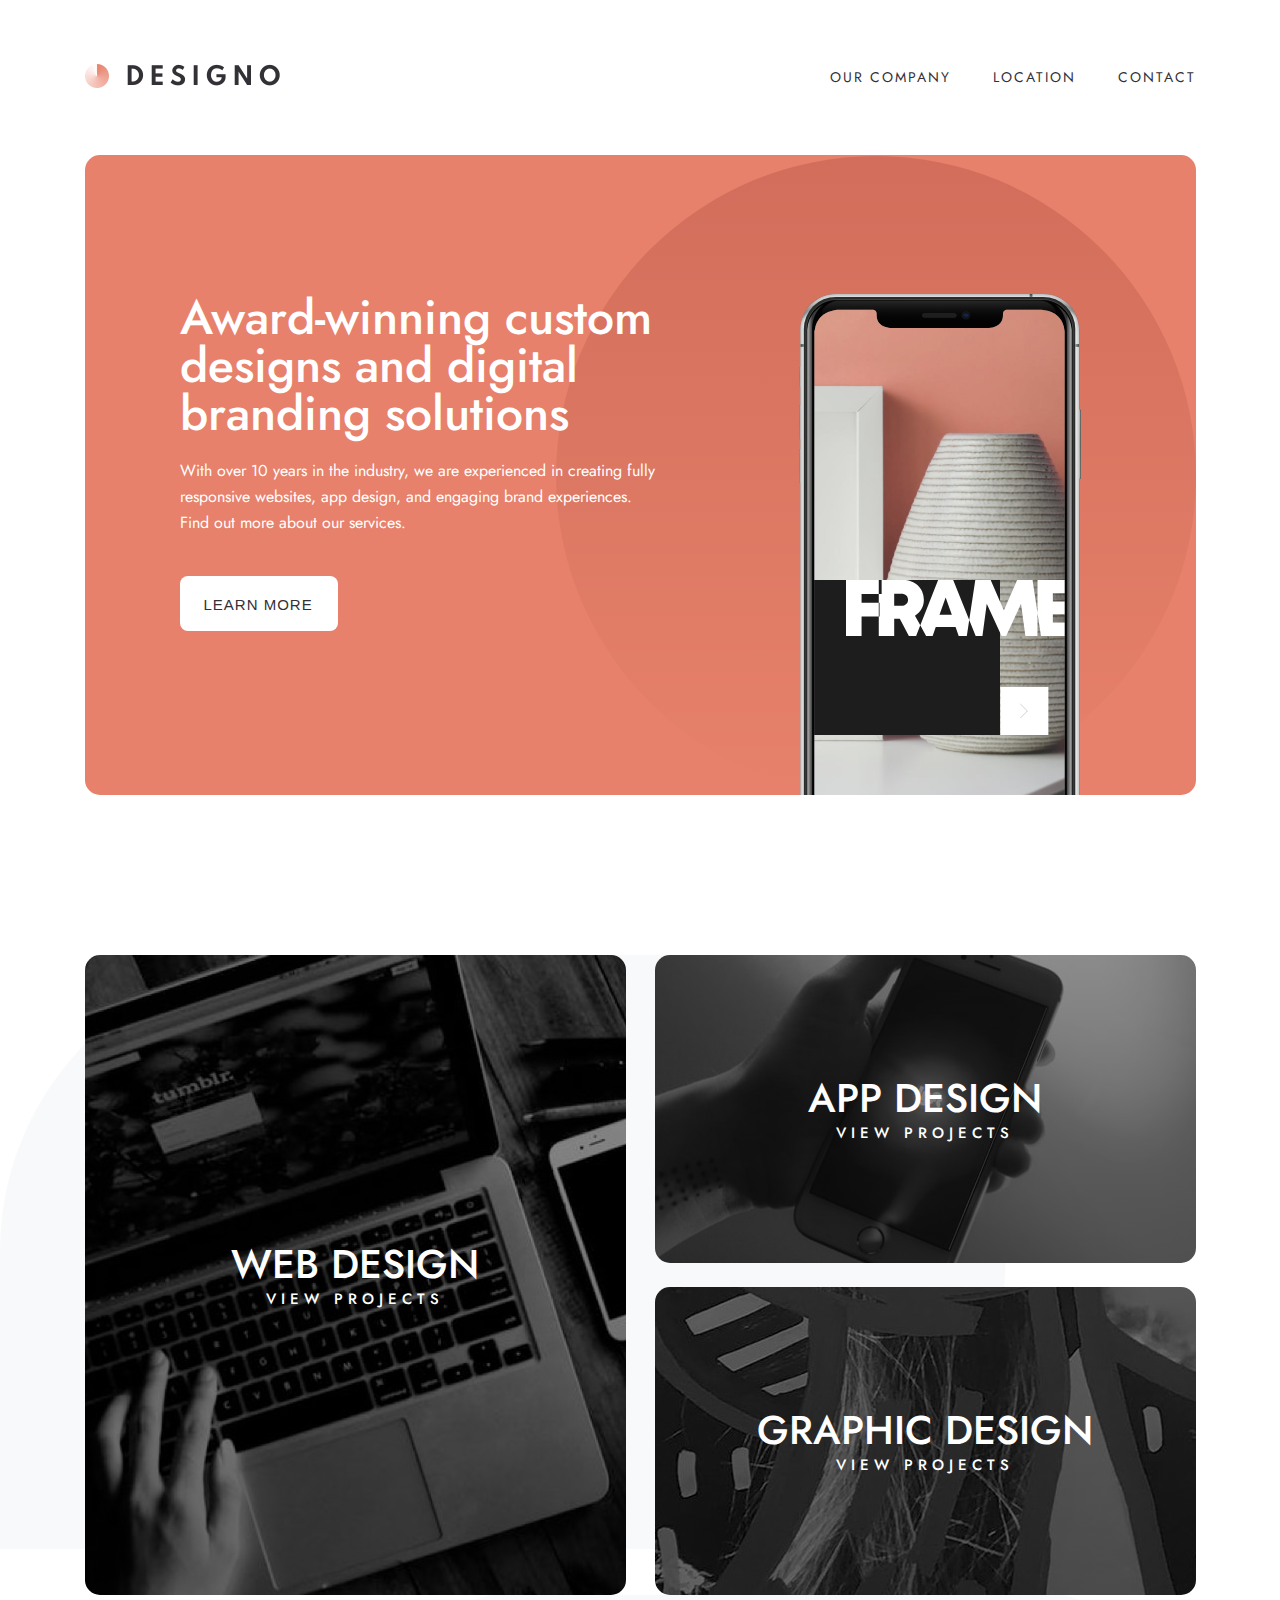
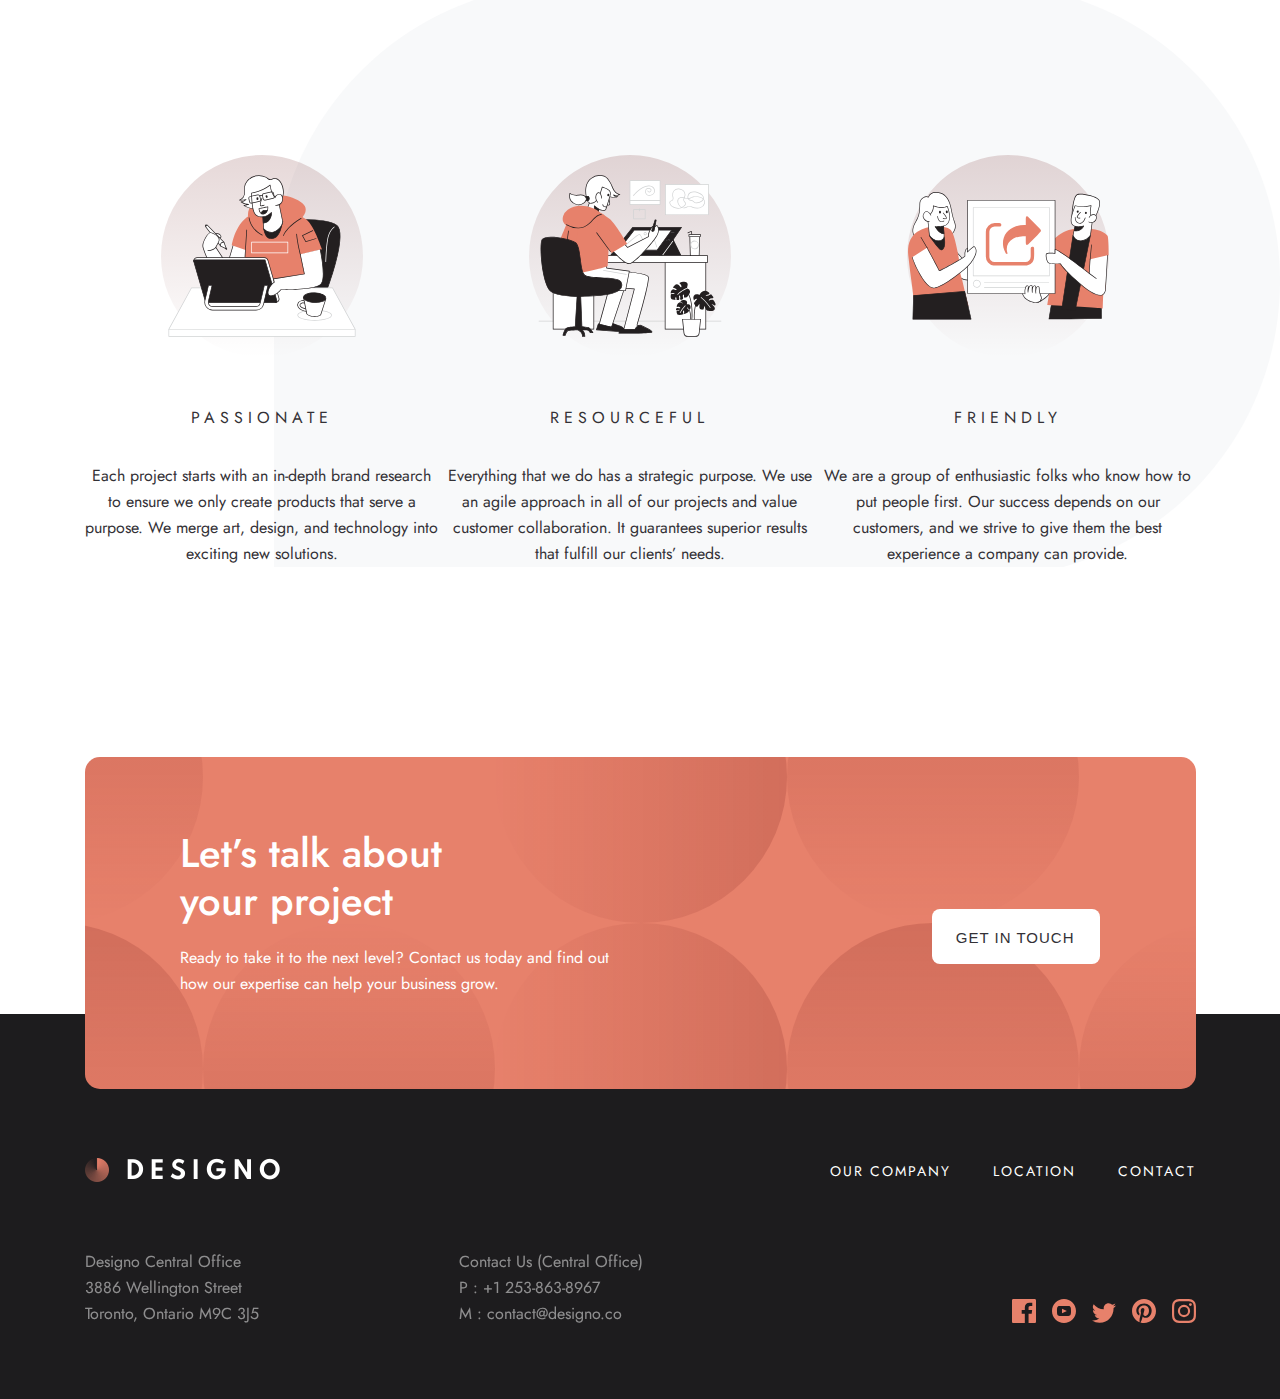
==== index.html @ eaed2ec1 "Designo-home-aboutUs-ready" ====
<!DOCTYPE html>
<html lang="en">
  <head>
    <meta charset="UTF-8" />
    <meta name="viewport" content="width=, initial-scale=1.0" />
    <title>Designo | Home</title>
    <!-- CSS -->
    <link rel="stylesheet" href="./css/home.css" />
  </head>
  <!-- favicon -->
  <link
    rel="icon"
    type="image/png"
    sizes="32x32"
    href="./images/favicon-32x32.png"
  />

  <body>
    <header>
      <nav>
        <div class="container">
          <div class="navigation">
            <img src="./images/shared/desktop/logo-dark.png" alt="Designo" />
            <ul class="menu-nav nav-bg-dark">
              <li><a href="./pages/about.html">Our company</a></li>
              <li><a href="#">Location</a></li>
              <li><a href="#">Contact</a></li>
            </ul>
          </div>
        </div>
      </nav>
      <div class="container">
        <div class="hero">
          <div class="hero-left">
            <h1>Award-winning custom designs and digital branding solutions</h1>
            <p>
              With over 10 years in the industry, we are experienced in creating
              fully responsive websites, app design, and engaging brand
              experiences. Find out more about our services.
            </p>
            <button class="btn button-on-dark">Learn more</button>
          </div>
          <img src="./images/home/desktop/image-hero-phone.svg" alt="" />
        </div>
      </div>
    </header>
    <main>
      <section class="section-1">
        <div class="container">
          <div class="design-cards">
            <div class="design-cards-left">
              <h2>web design</h2>
              <span>view projects</span>
            </div>
            <div class="design-cards-right">
              <div class="design-cards-right-up">
                <h2>app design</h2>
                <span>view projects</span>
              </div>
              <div class="design-cards-right-bottom">
                <h2>graphic design</h2>
                <span>view projects</span>
              </div>
            </div>
          </div>
        </div>
      </section>
      <section class="section-2">
        <div class="container">
          <div class="illustration">
            <div class="illustration-card">
              <img
                src="./images/home/desktop/illustration-passionate.svg"
                alt=""
              />
              <span>passionate</span>
              <p>
                Each project starts with an in-depth brand research to ensure we
                only create products that serve a purpose. We merge art, design,
                and technology into exciting new solutions.
              </p>
            </div>
            <div class="illustration-card">
              <img
                src="./images/home/desktop/illustration-resourceful.svg"
                alt=""
              />
              <span>resourceful</span>
              <p>
                Everything that we do has a strategic purpose. We use an agile
                approach in all of our projects and value customer
                collaboration. It guarantees superior results that fulfill our
                clients’ needs.
              </p>
            </div>
            <div class="illustration-card">
              <img
                src="./images/home/desktop/illustration-friendly.svg"
                alt=""
              />
              <span>friendly</span>
              <p>
                We are a group of enthusiastic folks who know how to put people
                first. Our success depends on our customers, and we strive to
                give them the best experience a company can provide.
              </p>
            </div>
          </div>
        </div>
      </section>
      <section class="section-3">
        <div class="container">
          <div class="lets-talk-main">
            <div class="lets-talk-left">
              <h2>Let’s talk about your project</h2>
              <p>
                Ready to take it to the next level? Contact us today and find
                out how our expertise can help your business grow.
              </p>
            </div>
            <button class="btn button-on-dark">get in touch</button>
          </div>
        </div>
      </section>
      <br />
      <br /><br />
    </main>
    <footer>
      <div class="container">
        <div class="footer-main">
          <div class="navigation">
            <img src="./images/shared/desktop/logo-light.png" alt="Designo" />
            <ul class="menu-nav">
              <li><a href="./about.html">Our company</a></li>
              <li><a href="#">Location</a></li>
              <li><a href="#">Contact</a></li>
            </ul>
          </div>
          <div class="footer-main-bottom">
            <div class="address">
              <div class="designo-office">
                <p>
                  Designo Central Office <br />
                  3886 Wellington Street <br />
                  Toronto, Ontario M9C 3J5
                </p>
              </div>
              <div class="central-office">
                <p>
                  Contact Us (Central Office) <br />
                  P : +1 253-863-8967 <br />
                  M : contact@designo.co
                </p>
              </div>
            </div>
            <div class="social-media-icons">
              <a href="#"
                ><img src="./images/shared/desktop/icon-facebook.svg" alt=""
              /></a>
              <a href="#"
                ><img src="./images/shared/desktop/icon-youtube.svg" alt=""
              /></a>
              <a href="#"
                ><img src="./images/shared/desktop/icon-twitter.svg" alt=""
              /></a>
              <a href="#"
                ><img src="./images/shared/desktop/icon-pinterest.svg" alt=""
              /></a>
              <a href="#"
                ><img src="./images/shared/desktop/icon-instagram.svg" alt=""
              /></a>
            </div>
          </div>
        </div>
      </div>
    </footer>
  </body>
</html>
---- css/home.css ----
@import "./global.css";
@import "./nav.css";
@import "./footer.css";
.hero {
  background-color: var(--peach-color);
  border-radius: 15px;
  display: flex;
  justify-content: space-between;
  padding: 13.9rem 11.5rem 0 9.5rem;
  background-image: url(../images/home/desktop/bg-pattern-hero-home.svg);
  background-repeat: no-repeat;
  background-position: right;
}

.hero-left {
  width: 475px;
}

.hero-left h1 {
  font-size: var(--h1-fs);
  line-height: var(--h1-lh);
  font-weight: 500;
}

.hero-left p {
  font-size: var(--p-fs);
  line-height: var(--p-lh);
  padding-top: 2rem;
  padding-bottom: 4rem;
}

.design-cards {
  display: flex;
  justify-content: space-between;
  margin-top: 16rem;
}

.design-cards-left {
  background-image: linear-gradient(rgba(0, 0, 0, 0.4), rgba(0, 0, 0, 0.6)),
    url(../images/home/desktop/image-web-design-large.jpg);
  width: 541px;
  height: 640px;
  background-position: center;
  background-size: cover;
  text-transform: uppercase;
  text-align: center;
  display: flex;
  flex-direction: column;
  justify-content: center;
  border-radius: 1.5rem;
}

.design-cards h2 {
  font-size: var(--h2-fs);
  line-height: var(--h2-lh);
  font-weight: 500;
}

.design-cards span {
  font-size: 1.5rem;
  letter-spacing: 5px;
  font-weight: 500;
}

.design-cards-right {
  display: flex;
  flex-direction: column;
  justify-content: space-between;
  text-transform: uppercase;
}

.design-cards-right-up {
  background-image: linear-gradient(rgba(0, 0, 0, 0.4), rgba(0, 0, 0, 0.6)),
    url(../images/home/desktop/image-app-design.jpg);
  width: 541px;
  height: 308px;
  display: flex;
  flex-direction: column;
  justify-content: center;
  align-items: center;
  border-radius: 1.5rem;
}

.design-cards-right-bottom {
  background-image: linear-gradient(rgba(0, 0, 0, 0.5), rgba(0, 0, 0, 0.6)),
    url(../images/home/desktop/image-graphic-design.jpg);
  width: 541px;
  height: 308px;
  display: flex;
  flex-direction: column;
  justify-content: center;
  align-items: center;
  border-radius: 1.5rem;
}

.illustration {
  display: flex;
  justify-content: space-between;
  font-size: var(--p-fs);
  line-height: var(--p-lh);
  color: var(--dark-gray-color);
  margin-top: 16rem;
}

.illustration span {
  text-transform: uppercase;
  letter-spacing: 5px;
  padding: 4.8rem 0 3.2rem 0;
}

.illustration p {
  text-align: center;
}

.illustration-card {
  display: flex;
  flex-direction: column;
  align-items: center;
}

.illustration-card img {
  background-image: url(../images/home/desktop/bg-pattern-hero-home.svg);
  background-size: contain;
  background-repeat: no-repeat;
}

.section-1,
.section-2 {
  background-image: url(../images/shared/desktop/bg-pattern-leaf.svg);
  background-repeat: no-repeat;
}

.section-2 {
  background-position: right;
  overflow: hidden;
}

.lets-talk-main {
  background-color: var(--peach-color);
  border-radius: 15px;
  display: flex;
  align-items: center;
  justify-content: space-between;
  padding: 7.2rem 9.6rem 4.6rem 9.5rem;
  margin-top: 7rem;
  background-image: url(../images/shared/desktop/bg-pattern-call-to-action.svg);
  background-position: center;
  position: relative;
  top: 12rem;
}

.lets-talk-left h2 {
  font-size: var(--h2-fs);
  line-height: var(--h2-lh);
  font-weight: 500;
  width: 26.8rem;
}

.lets-talk-left p {
  font-size: var(--p-fs);
  line-height: var(--p-lh);
  font-weight: 400;
  width: 45.9rem;
  padding: 2rem 0 4.6rem 0;
}
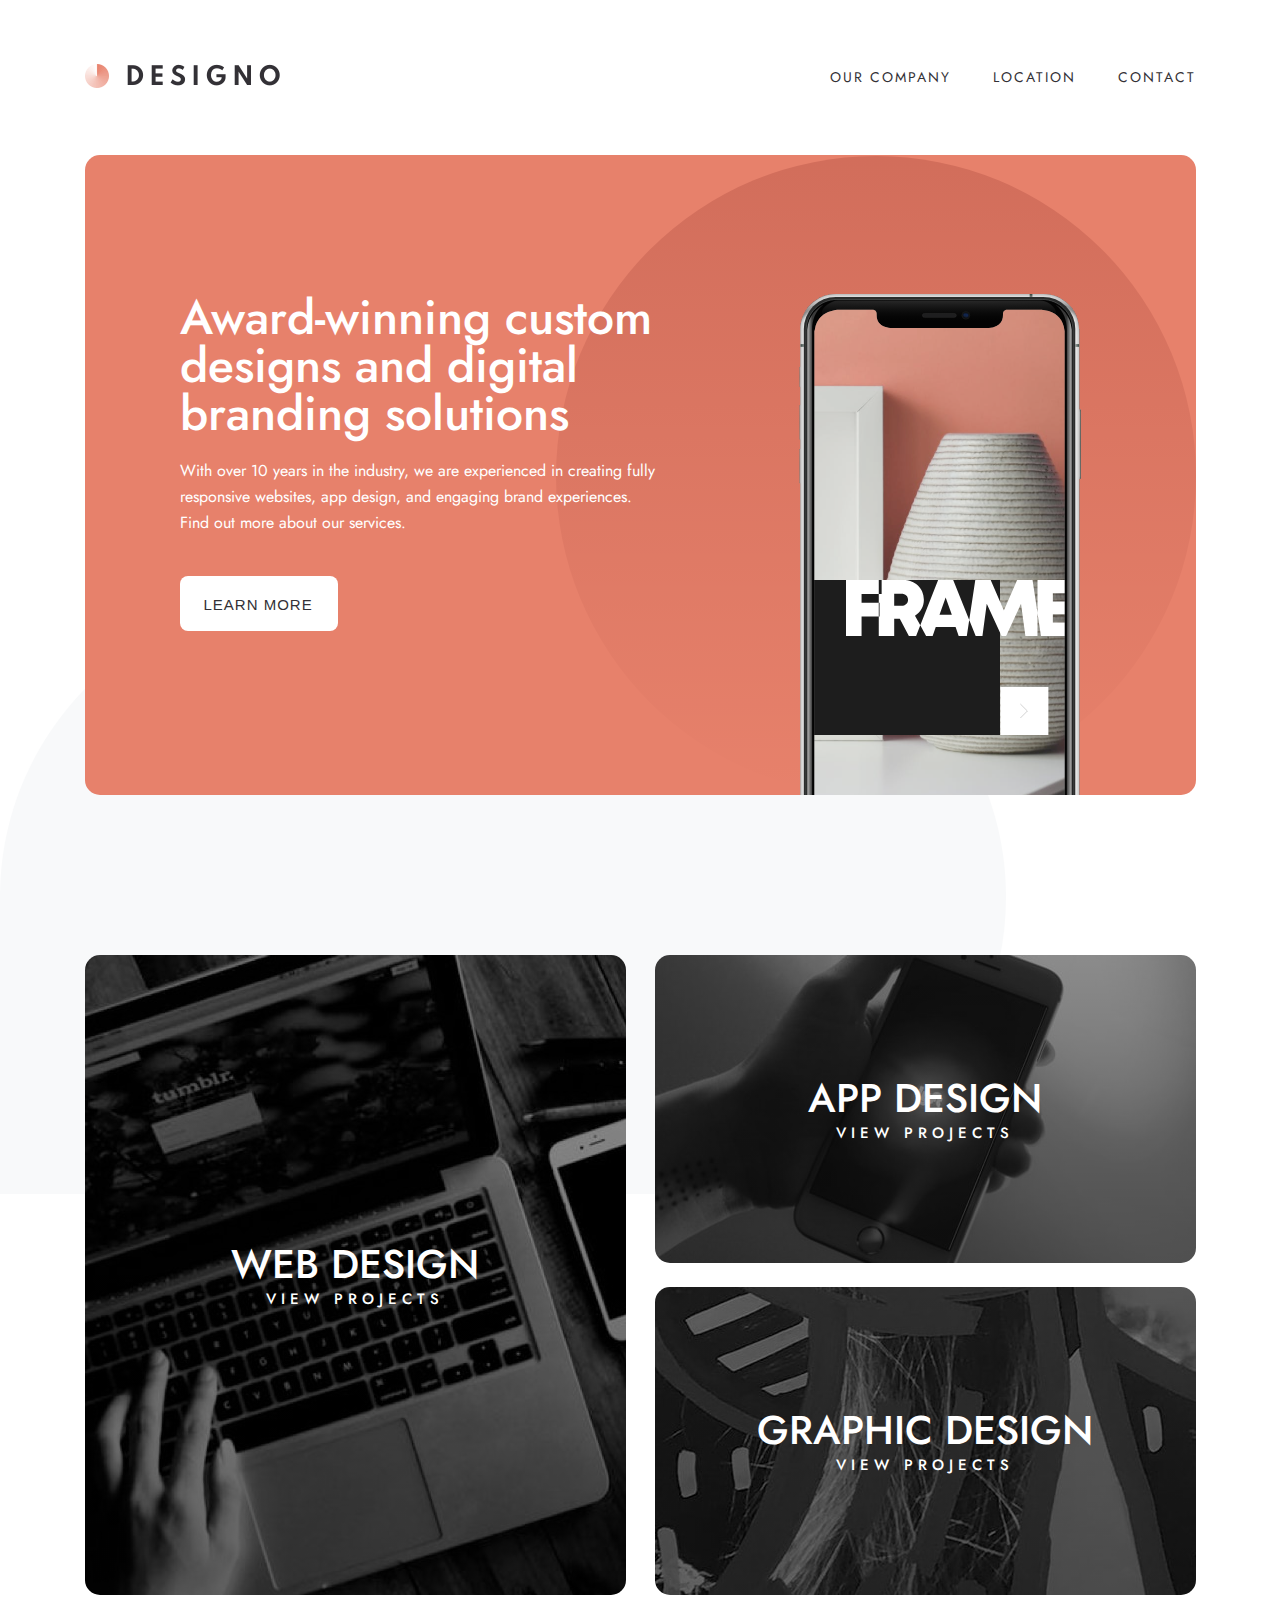
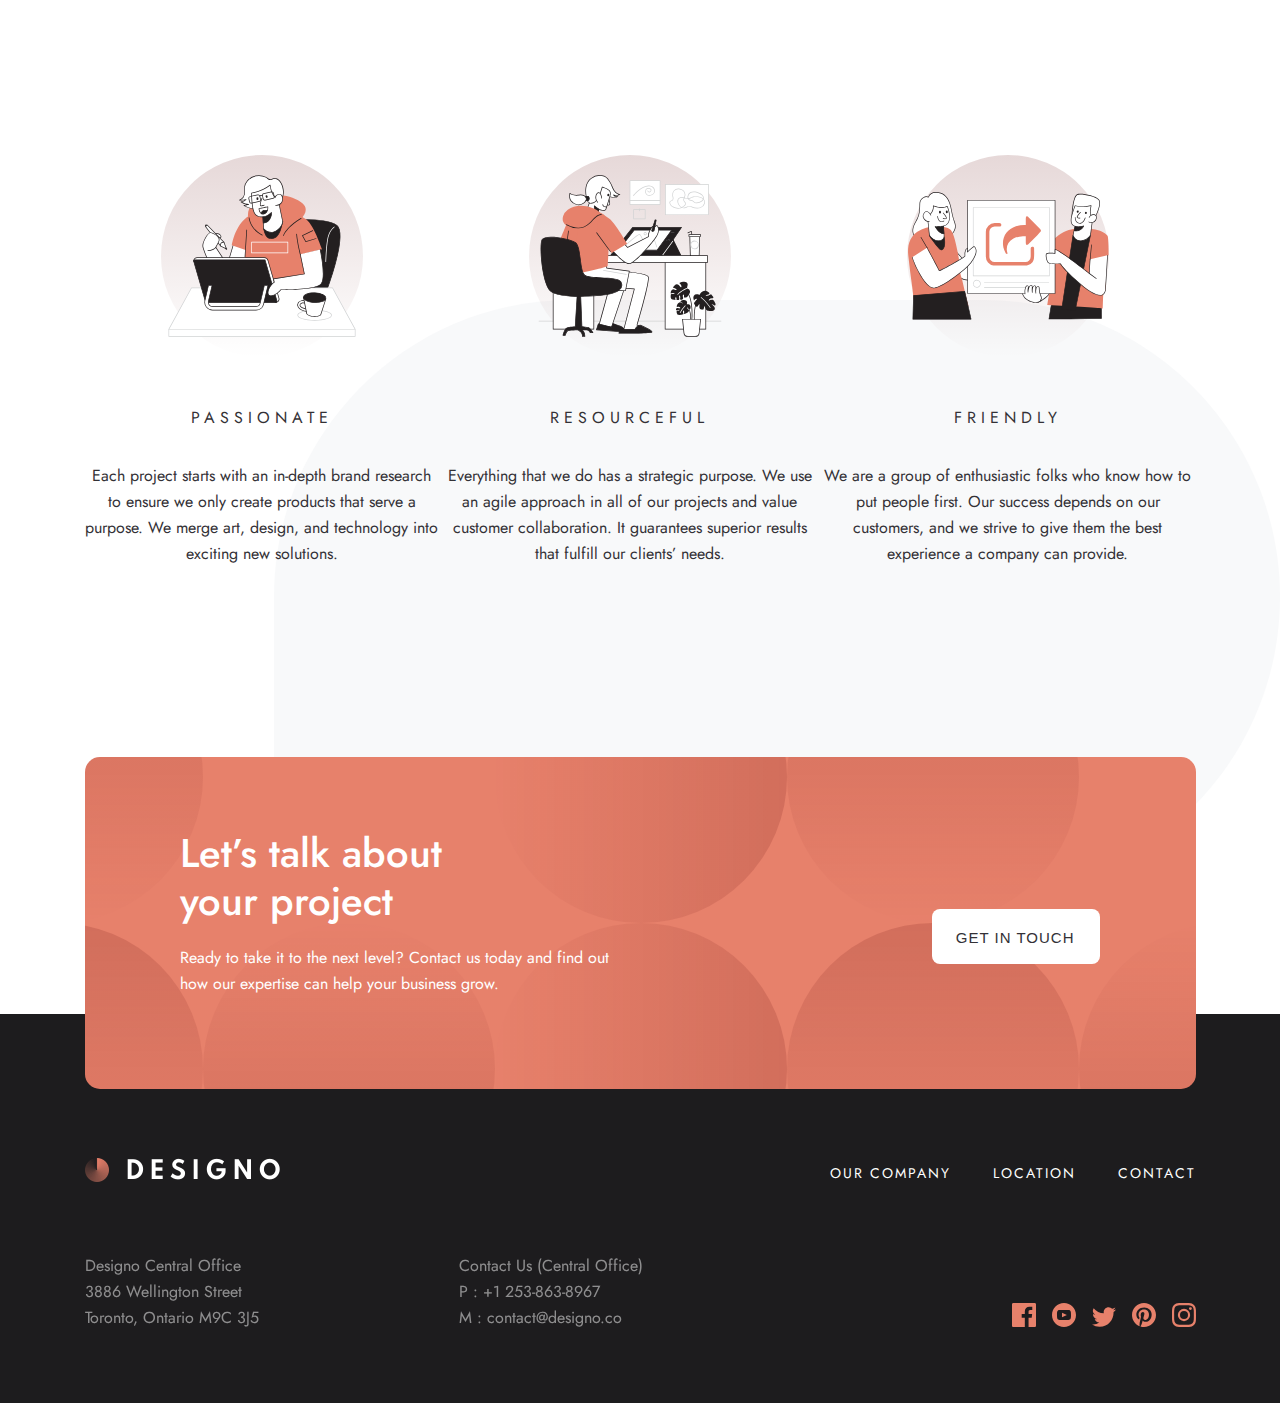
==== commit 416962a2: "Designo-phone-email added" ====
--- a/index.html
+++ b/index.html
@@ -129,7 +129,10 @@
       <div class="container">
         <div class="footer-main">
           <div class="navigation">
-            <img src="./images/shared/desktop/logo-light.png" alt="Designo" />
+            <a href="./index.html"
+              ><img src="./images/shared/desktop/logo-light.png" alt="Designo"
+            /></a>
+
             <ul class="menu-nav">
               <li><a href="./about.html">Our company</a></li>
               <li><a href="#">Location</a></li>
@@ -146,11 +149,9 @@
                 </p>
               </div>
               <div class="central-office">
-                <p>
-                  Contact Us (Central Office) <br />
-                  P : +1 253-863-8967 <br />
-                  M : contact@designo.co
-                </p>
+                <p>Contact Us (Central Office)</p>
+                <a href="tel:+1 253-863-8967">P : +1 253-863-8967</a> <br />
+                <a href="mailto:contact@designo.co">M : contact@designo.co</a>
               </div>
             </div>
             <div class="social-media-icons">
--- a/css/home.css
+++ b/css/home.css
@@ -33,6 +33,14 @@
   display: flex;
   justify-content: space-between;
   margin-top: 16rem;
+}
+
+body {
+  background-image: url(../images/shared/desktop/bg-pattern-leaf.svg),
+    url(../images/shared/desktop/bg-pattern-leaf.svg);
+  background-repeat: no-repeat;
+  position: relative;
+  background-position: left 600px, right 1900px;
 }
 
 .design-cards-left {
@@ -124,7 +132,7 @@
   background-repeat: no-repeat;
 }
 
-.section-1,
+/* .section-1,
 .section-2 {
   background-image: url(../images/shared/desktop/bg-pattern-leaf.svg);
   background-repeat: no-repeat;
@@ -133,7 +141,7 @@
 .section-2 {
   background-position: right;
   overflow: hidden;
-}
+} */
 
 .lets-talk-main {
   background-color: var(--peach-color);
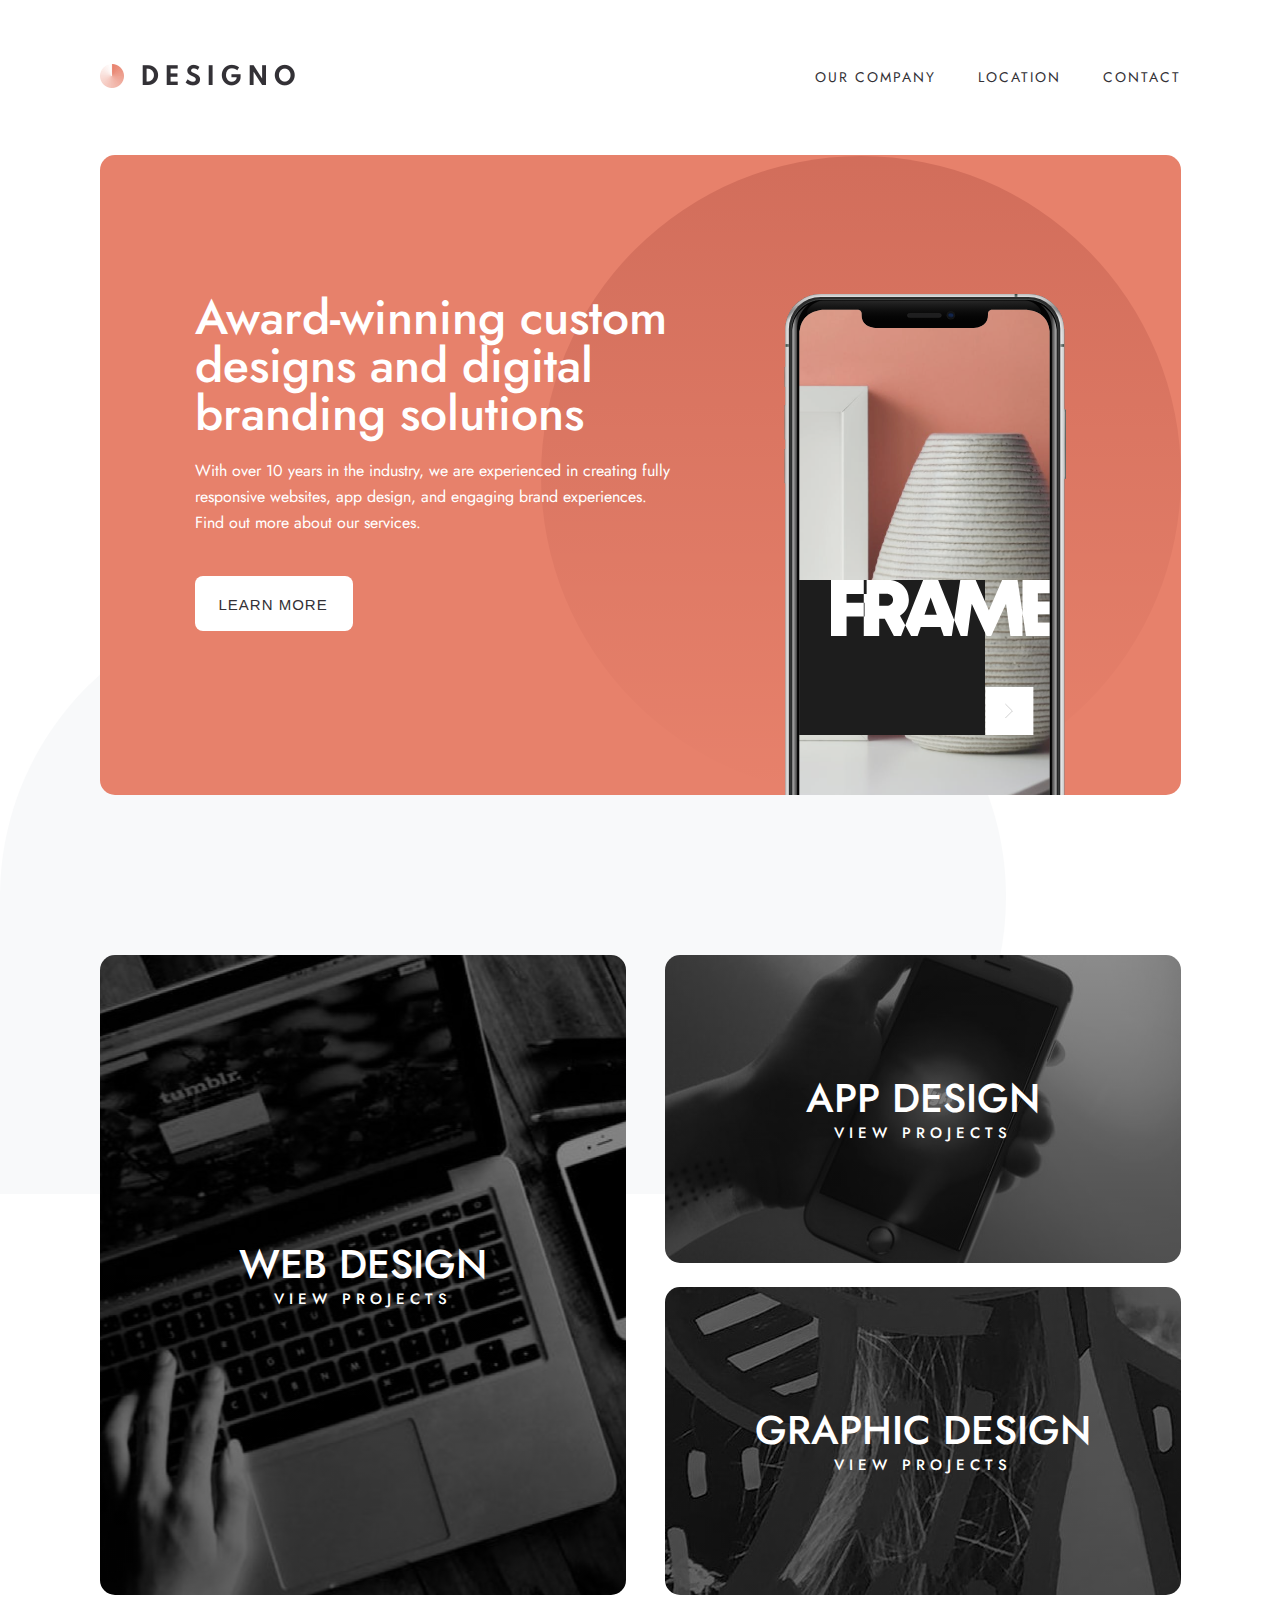
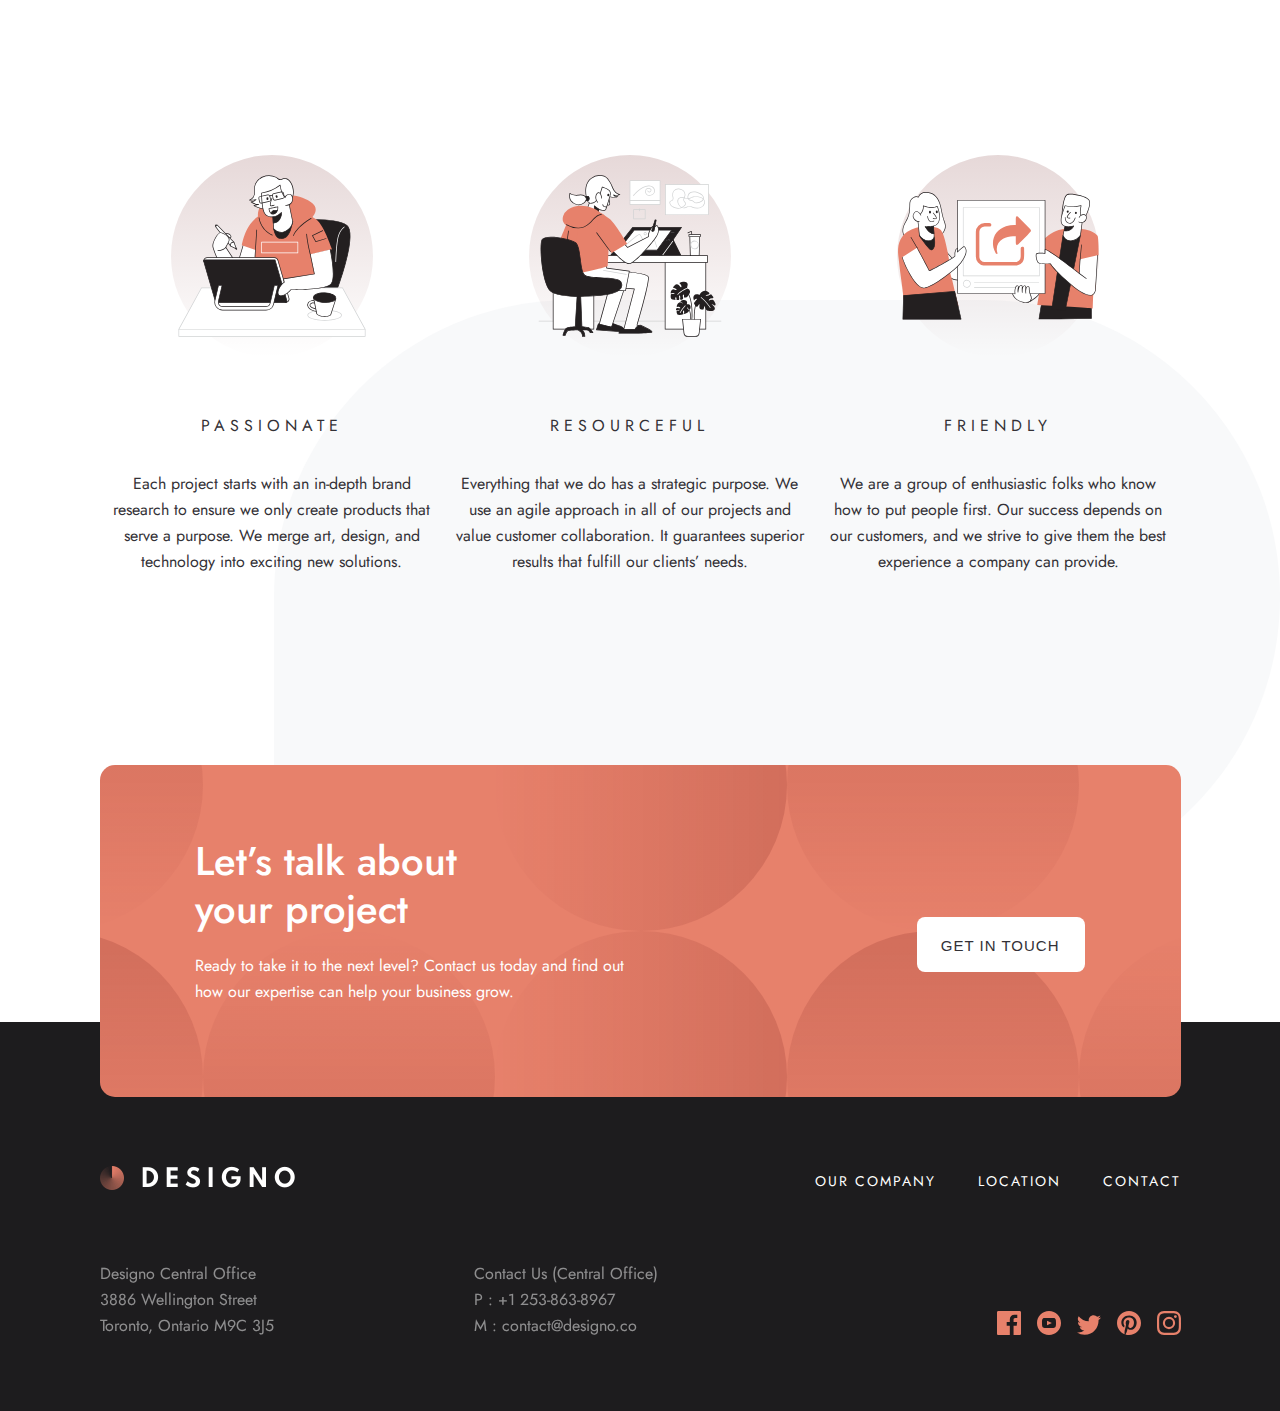
==== commit 7ef697d0: "designo-home-responsive" ====
--- a/index.html
+++ b/index.html
@@ -20,12 +20,21 @@
       <nav>
         <div class="container">
           <div class="navigation">
-            <img src="./images/shared/desktop/logo-dark.png" alt="Designo" />
+            <img
+              class="logo-nav"
+              src="./images/shared/desktop/logo-dark.png"
+              alt="Designo"
+            />
             <ul class="menu-nav nav-bg-dark">
               <li><a href="./pages/about.html">Our company</a></li>
               <li><a href="#">Location</a></li>
               <li><a href="#">Contact</a></li>
             </ul>
+            <img
+              class="burger-menu"
+              src="./images/shared/mobile/icon-hamburger.svg"
+              alt=""
+            />
           </div>
         </div>
       </nav>
@@ -40,7 +49,16 @@
             </p>
             <button class="btn button-on-dark">Learn more</button>
           </div>
-          <img src="./images/home/desktop/image-hero-phone.svg" alt="" />
+          <img
+            class="hero-phone-desktop"
+            src="./images/home/desktop/image-hero-phone.svg"
+            alt=""
+          />
+          <img
+            class="hero-phone-tablet"
+            src="./images/home/tablet/image-hero-phone-tablet.svg"
+            alt=""
+          />
         </div>
       </div>
     </header>
@@ -73,37 +91,43 @@
                 src="./images/home/desktop/illustration-passionate.svg"
                 alt=""
               />
-              <span>passionate</span>
-              <p>
-                Each project starts with an in-depth brand research to ensure we
-                only create products that serve a purpose. We merge art, design,
-                and technology into exciting new solutions.
-              </p>
+              <div class="illustration-text">
+                <span>passionate</span>
+                <p>
+                  Each project starts with an in-depth brand research to ensure
+                  we only create products that serve a purpose. We merge art,
+                  design, and technology into exciting new solutions.
+                </p>
+              </div>
             </div>
             <div class="illustration-card">
               <img
                 src="./images/home/desktop/illustration-resourceful.svg"
                 alt=""
               />
-              <span>resourceful</span>
-              <p>
-                Everything that we do has a strategic purpose. We use an agile
-                approach in all of our projects and value customer
-                collaboration. It guarantees superior results that fulfill our
-                clients’ needs.
-              </p>
+              <div class="illustration-text">
+                <span>resourceful</span>
+                <p>
+                  Everything that we do has a strategic purpose. We use an agile
+                  approach in all of our projects and value customer
+                  collaboration. It guarantees superior results that fulfill our
+                  clients’ needs.
+                </p>
+              </div>
             </div>
             <div class="illustration-card">
               <img
                 src="./images/home/desktop/illustration-friendly.svg"
                 alt=""
               />
-              <span>friendly</span>
-              <p>
-                We are a group of enthusiastic folks who know how to put people
-                first. Our success depends on our customers, and we strive to
-                give them the best experience a company can provide.
-              </p>
+              <div class="illustration-text">
+                <span>friendly</span>
+                <p>
+                  We are a group of enthusiastic folks who know how to put
+                  people first. Our success depends on our customers, and we
+                  strive to give them the best experience a company can provide.
+                </p>
+              </div>
             </div>
           </div>
         </div>
@@ -130,7 +154,10 @@
         <div class="footer-main">
           <div class="navigation">
             <a href="./index.html"
-              ><img src="./images/shared/desktop/logo-light.png" alt="Designo"
+              ><img
+                class="logo-nav"
+                src="./images/shared/desktop/logo-light.png"
+                alt="Designo"
             /></a>
 
             <ul class="menu-nav">
--- a/css/home.css
+++ b/css/home.css
@@ -12,6 +12,10 @@
   background-position: right;
 }
 
+.hero .hero-phone-tablet {
+  display: none;
+}
+
 .hero-left {
   width: 475px;
 }
@@ -46,7 +50,8 @@
 .design-cards-left {
   background-image: linear-gradient(rgba(0, 0, 0, 0.4), rgba(0, 0, 0, 0.6)),
     url(../images/home/desktop/image-web-design-large.jpg);
-  width: 541px;
+  max-width: 526px;
+  width: 100%;
   height: 640px;
   background-position: center;
   background-size: cover;
@@ -58,16 +63,29 @@
   border-radius: 1.5rem;
 }
 
+.design-cards-left:hover,
+.design-cards-right-up:hover,
+.design-cards-right-bottom:hover {
+  background-image: linear-gradient(
+    rgba(244, 69, 5, 0.5),
+    rgba(241, 86, 20, 0.5)
+  );
+  cursor: pointer;
+}
+
 .design-cards h2 {
   font-size: var(--h2-fs);
   line-height: var(--h2-lh);
   font-weight: 500;
+  padding: 0 9rem;
+  text-align: center;
 }
 
 .design-cards span {
   font-size: 1.5rem;
   letter-spacing: 5px;
   font-weight: 500;
+  text-align: center;
 }
 
 .design-cards-right {
@@ -80,7 +98,8 @@
 .design-cards-right-up {
   background-image: linear-gradient(rgba(0, 0, 0, 0.4), rgba(0, 0, 0, 0.6)),
     url(../images/home/desktop/image-app-design.jpg);
-  width: 541px;
+  max-width: 526px;
+  width: 100%;
   height: 308px;
   display: flex;
   flex-direction: column;
@@ -92,7 +111,8 @@
 .design-cards-right-bottom {
   background-image: linear-gradient(rgba(0, 0, 0, 0.5), rgba(0, 0, 0, 0.6)),
     url(../images/home/desktop/image-graphic-design.jpg);
-  width: 541px;
+  max-width: 526px;
+  width: 100%;
   height: 308px;
   display: flex;
   flex-direction: column;
@@ -110,6 +130,12 @@
   margin-top: 16rem;
 }
 
+.illustration-text {
+  display: flex;
+  flex-direction: column;
+  align-items: center;
+}
+
 .illustration span {
   text-transform: uppercase;
   letter-spacing: 5px;
@@ -118,12 +144,11 @@
 
 .illustration p {
   text-align: center;
+  padding: 0 1rem;
 }
 
 .illustration-card {
-  display: flex;
-  flex-direction: column;
-  align-items: center;
+  text-align: center;
 }
 
 .illustration-card img {
@@ -131,17 +156,6 @@
   background-size: contain;
   background-repeat: no-repeat;
 }
-
-/* .section-1,
-.section-2 {
-  background-image: url(../images/shared/desktop/bg-pattern-leaf.svg);
-  background-repeat: no-repeat;
-}
-
-.section-2 {
-  background-position: right;
-  overflow: hidden;
-} */
 
 .lets-talk-main {
   background-color: var(--peach-color);
@@ -161,7 +175,8 @@
   font-size: var(--h2-fs);
   line-height: var(--h2-lh);
   font-weight: 500;
-  width: 26.8rem;
+  max-width: 26.8rem;
+  width: 100%;
 }
 
 .lets-talk-left p {
@@ -171,3 +186,119 @@
   width: 45.9rem;
   padding: 2rem 0 4.6rem 0;
 }
+
+/* HEADER MEDIA RESPON */
+
+@media screen and (max-width: 850px) {
+  .hero {
+    display: flex;
+    flex-direction: column;
+    align-items: center;
+    padding-top: 6rem;
+  }
+  .hero-left h1,
+  .hero-left p {
+    text-align: center;
+  }
+  .hero-left {
+    display: flex;
+    flex-direction: column;
+    align-items: center;
+    padding-bottom: 7rem;
+  }
+  .hero .hero-phone-desktop {
+    display: none;
+  }
+  .hero .hero-phone-tablet {
+    display: flex;
+  }
+}
+
+@media screen and (max-width: 600px) {
+  .hero-left h1 {
+    font-size: 3.6rem;
+    line-height: 3.6rem;
+  }
+  .hero-left p {
+    font-size: 1.4rem;
+  }
+  .hero-left {
+    padding: 2rem 5rem;
+  }
+}
+
+@media screen and (max-width: 400px) {
+  .hero {
+    padding: 1rem 10rem 0 10rem;
+  }
+  .hero-left h1,
+  .hero-left p {
+    padding: 1rem 3rem;
+  }
+}
+
+/* MAIN MEDIA RESPONSIBILTY */
+
+@media screen and (max-width: 1050px) {
+  .design-cards-left {
+    margin-right: 1.5rem;
+  }
+  .design-cards {
+    margin-top: 10rem;
+  }
+}
+
+@media screen and (max-width: 725px) {
+  .design-cards {
+    display: flex;
+    flex-direction: column;
+    row-gap: 1rem;
+    margin-top: 8rem;
+  }
+  .design-cards-left,
+  .design-cards-right-up,
+  .design-cards-right-bottom {
+    max-width: 696px;
+    width: 100%;
+    height: 200px;
+  }
+  .design-cards-right {
+    display: flex;
+    flex-direction: column;
+    row-gap: 1rem;
+  }
+  .illustration {
+    display: flex;
+    flex-direction: column;
+    align-items: center;
+    margin-top: 7rem;
+  }
+  .illustration-card {
+    display: flex;
+    align-items: center;
+    padding: 2rem 0;
+  }
+  .illustration span {
+    padding: 1rem;
+  }
+}
+
+@media screen and (max-width: 850px) {
+  .lets-talk-main {
+    display: flex;
+    flex-direction: column;
+    margin-top: 0;
+  }
+  .lets-talk-left {
+    display: flex;
+    flex-direction: column;
+    align-items: center;
+    text-align: center;
+  }
+}
+
+@media screen and (max-width: 480px) {
+  .lets-talk-left p {
+    padding: 2rem 5rem;
+  }
+}
